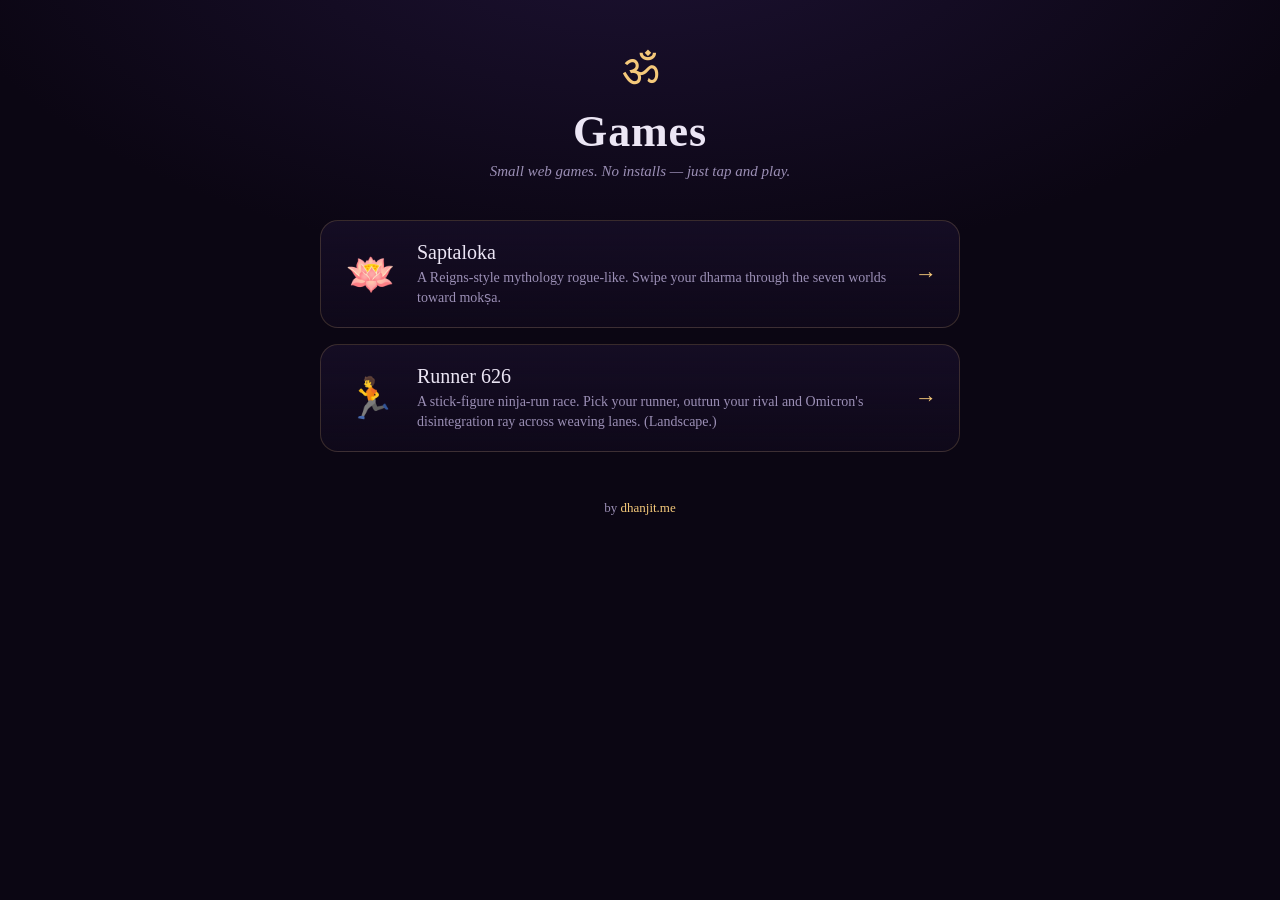
==== index.html @ 11d23f7d "Runner 626: ninja run, character roster with stats, and 1v1 - Ninja/Naruto run: figures lean hard fo" ====
<!doctype html>
<html lang="en">
<head>
  <meta charset="utf-8" />
  <meta name="viewport" content="width=device-width, initial-scale=1, viewport-fit=cover" />
  <meta name="theme-color" content="#0b0613" />
  <title>dhanjit.me — games</title>
  <link rel="icon" href="data:image/svg+xml,%3Csvg%20xmlns='http://www.w3.org/2000/svg'%20viewBox='0%200%2064%2064'%3E%3Crect%20width='64'%20height='64'%20rx='14'%20fill='%230b0613'/%3E%3Ctext%20x='32'%20y='46'%20font-size='38'%20text-anchor='middle'%20fill='%23f5c97a'%3E%E0%A4%85%3C/text%3E%3C/svg%3E" />
  <style>
    :root {
      --bg: #0b0613;
      --bg-2: #150d24;
      --ink: #ece6f5;
      --muted: #9b8fb5;
      --gold: #f5c97a;
      --line: rgba(245, 201, 122, 0.18);
    }
    * { box-sizing: border-box; }
    html, body { margin: 0; min-height: 100%; }
    body {
      background:
        radial-gradient(1200px 600px at 50% -10%, #1d1233 0%, transparent 60%),
        var(--bg);
      color: var(--ink);
      font-family: "Hoefler Text", Georgia, "Times New Roman", serif;
      -webkit-font-smoothing: antialiased;
      display: flex;
      flex-direction: column;
      align-items: center;
      padding: max(48px, env(safe-area-inset-top)) 20px 64px;
      min-height: 100vh;
    }
    header { text-align: center; margin-bottom: 40px; }
    .mark { font-size: 44px; color: var(--gold); line-height: 1; }
    h1 {
      font-size: clamp(28px, 7vw, 44px);
      margin: 14px 0 6px;
      letter-spacing: 0.02em;
    }
    .sub { color: var(--muted); font-size: 15px; font-style: italic; margin: 0; }
    .grid {
      width: 100%;
      max-width: 640px;
      display: grid;
      gap: 16px;
    }
    .game {
      display: flex;
      align-items: center;
      gap: 18px;
      padding: 20px 22px;
      border: 1px solid var(--line);
      border-radius: 18px;
      background: linear-gradient(180deg, var(--bg-2), rgba(21,13,36,0.4));
      color: inherit;
      text-decoration: none;
      transition: transform 0.18s ease, border-color 0.18s ease, box-shadow 0.18s ease;
    }
    .game:hover {
      transform: translateY(-3px);
      border-color: rgba(245, 201, 122, 0.5);
      box-shadow: 0 12px 30px rgba(0,0,0,0.45);
    }
    .game .art {
      font-size: 40px;
      width: 56px;
      text-align: center;
      flex: none;
    }
    .game .body { min-width: 0; }
    .game .name { font-size: 20px; margin: 0 0 4px; }
    .game .desc { color: var(--muted); font-size: 14px; margin: 0; line-height: 1.4; }
    .game .go { margin-left: auto; color: var(--gold); font-size: 22px; flex: none; }
    footer { color: var(--muted); font-size: 13px; margin-top: 48px; text-align: center; }
    footer a { color: var(--gold); text-decoration: none; }
  </style>
</head>
<body>
  <header>
    <div class="mark">ॐ</div>
    <h1>Games</h1>
    <p class="sub">Small web games. No installs — just tap and play.</p>
  </header>

  <main class="grid">
    <a class="game" href="./saptaloka/">
      <div class="art">🪷</div>
      <div class="body">
        <p class="name">Saptaloka</p>
        <p class="desc">A Reigns-style mythology rogue-like. Swipe your dharma through the seven worlds toward mokṣa.</p>
      </div>
      <div class="go" aria-hidden="true">→</div>
    </a>

    <a class="game" href="./runner/">
      <div class="art">🏃</div>
      <div class="body">
        <p class="name">Runner 626</p>
        <p class="desc">A stick-figure ninja-run race. Pick your runner, outrun your rival and Omicron's disintegration ray across weaving lanes. (Landscape.)</p>
      </div>
      <div class="go" aria-hidden="true">→</div>
    </a>
  </main>

  <footer>
    by <a href="https://dhanjit.me">dhanjit.me</a>
  </footer>
</body>
</html>
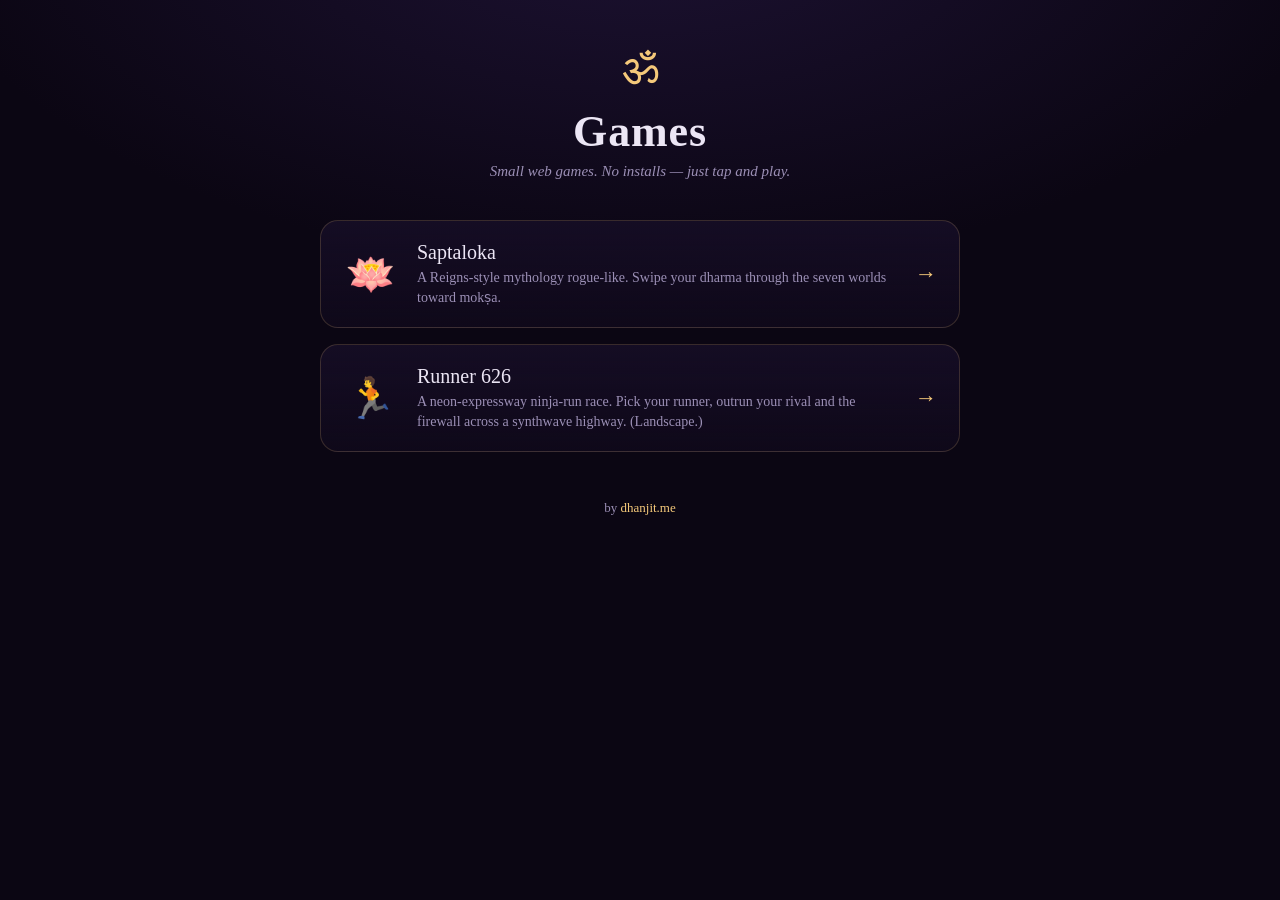
==== commit 4e985b20: "Runner 626: commit to a cyberpunk "Expressway 626" theme The boost (and other features) read as floa" ====
--- a/index.html
+++ b/index.html
@@ -96,7 +96,7 @@
       <div class="art">🏃</div>
       <div class="body">
         <p class="name">Runner 626</p>
-        <p class="desc">A stick-figure ninja-run race. Pick your runner, outrun your rival and Omicron's disintegration ray across weaving lanes. (Landscape.)</p>
+        <p class="desc">A neon-expressway ninja-run race. Pick your runner, outrun your rival and the firewall across a synthwave highway. (Landscape.)</p>
       </div>
       <div class="go" aria-hidden="true">→</div>
     </a>
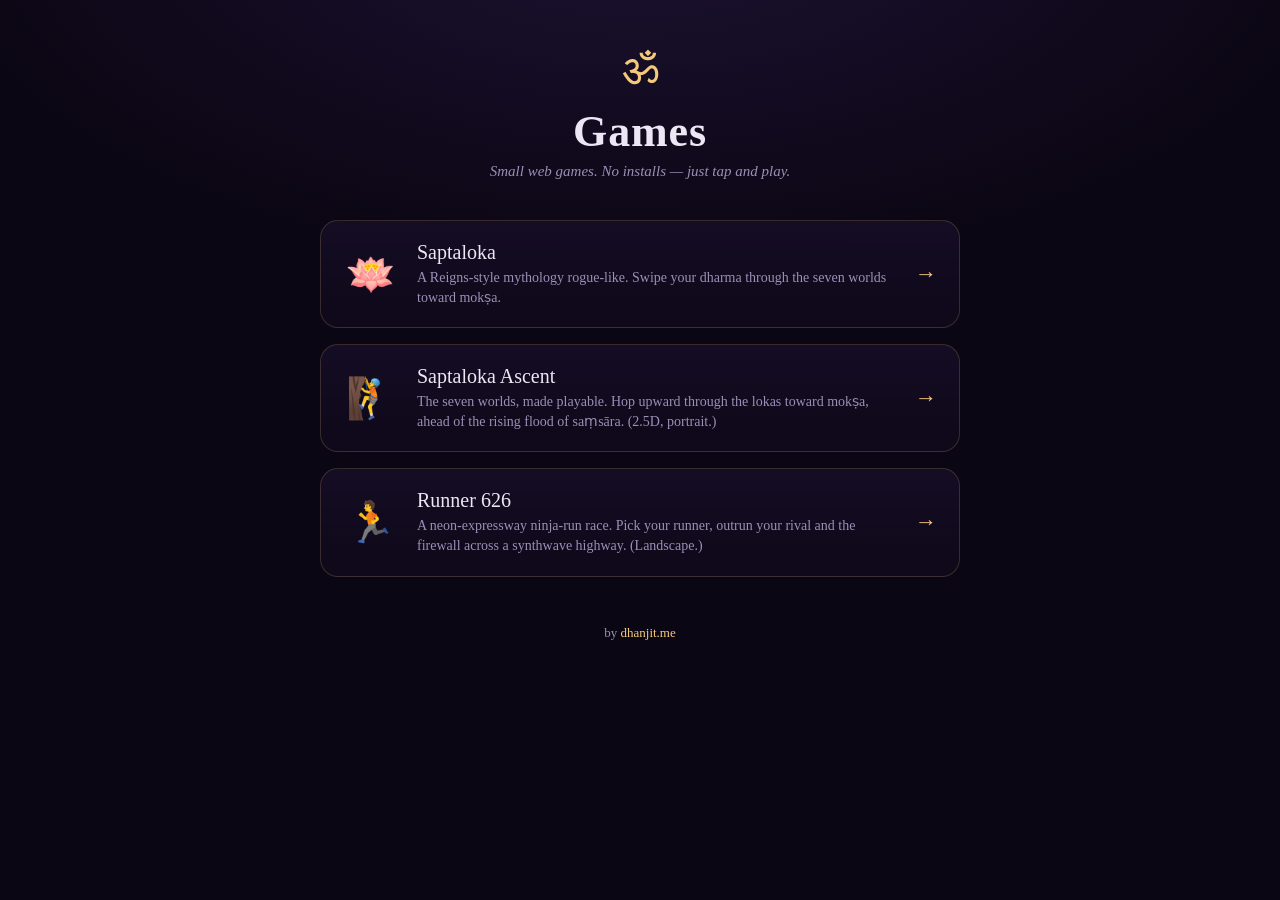
==== commit ce676563: "Add Saptaloka Ascent — a 2.5D vertical-climb game A new game in the catalogue: the Saptaloka univers" ====
--- a/index.html
+++ b/index.html
@@ -92,6 +92,15 @@
       <div class="go" aria-hidden="true">→</div>
     </a>
 
+    <a class="game" href="./saptaloka-ascent/">
+      <div class="art">🧗</div>
+      <div class="body">
+        <p class="name">Saptaloka Ascent</p>
+        <p class="desc">The seven worlds, made playable. Hop upward through the lokas toward mokṣa, ahead of the rising flood of saṃsāra. (2.5D, portrait.)</p>
+      </div>
+      <div class="go" aria-hidden="true">→</div>
+    </a>
+
     <a class="game" href="./runner/">
       <div class="art">🏃</div>
       <div class="body">
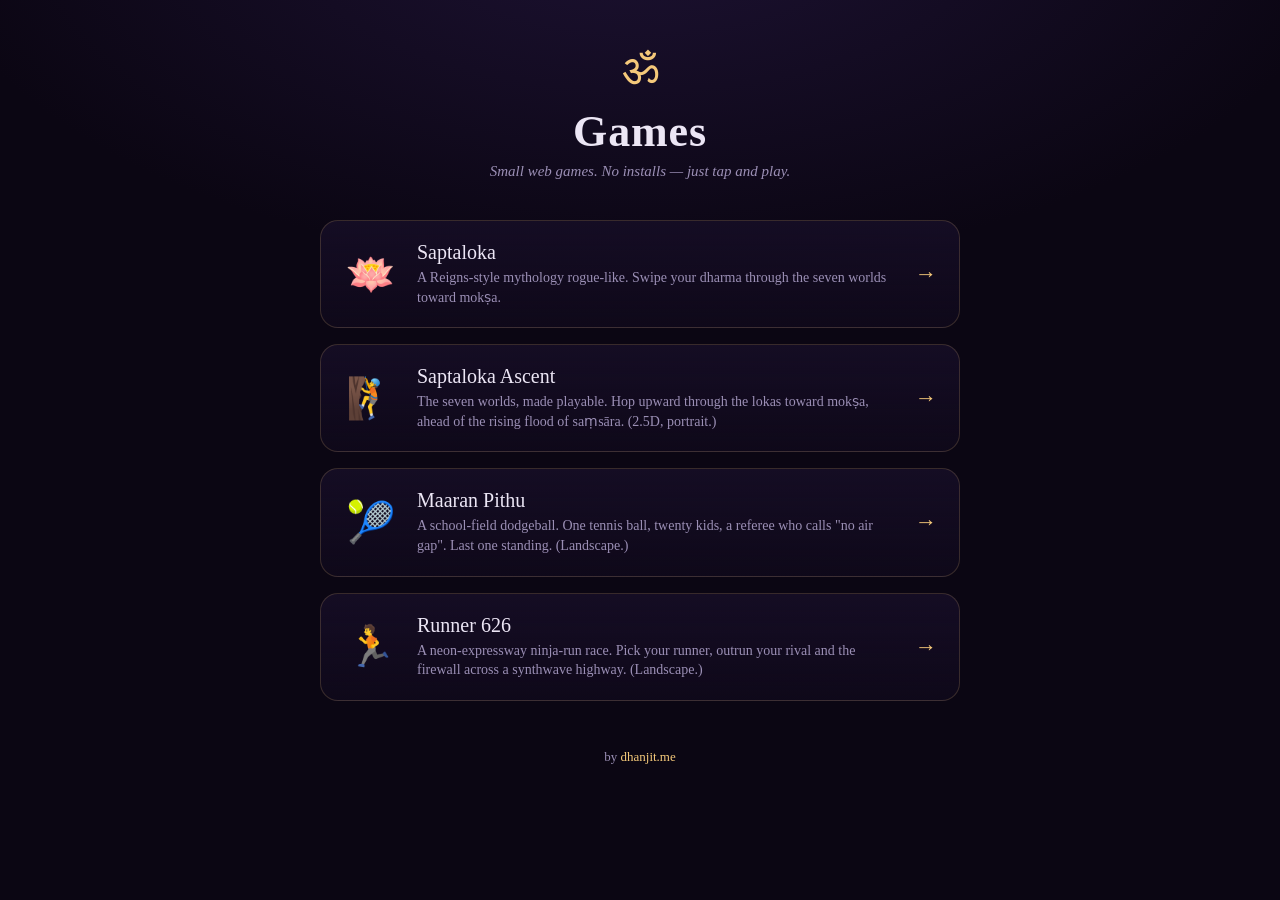
==== commit c88c425d: "feat(maaranpithu): M4 polish — sound, touch controls, PWA, hub card, notes (#44)" ====
--- a/index.html
+++ b/index.html
@@ -101,6 +101,15 @@
       <div class="go" aria-hidden="true">→</div>
     </a>
 
+    <a class="game" href="./maaranpithu/">
+      <div class="art">🎾</div>
+      <div class="body">
+        <p class="name">Maaran Pithu</p>
+        <p class="desc">A school-field dodgeball. One tennis ball, twenty kids, a referee who calls "no air gap". Last one standing. (Landscape.)</p>
+      </div>
+      <div class="go" aria-hidden="true">→</div>
+    </a>
+
     <a class="game" href="./runner/">
       <div class="art">🏃</div>
       <div class="body">
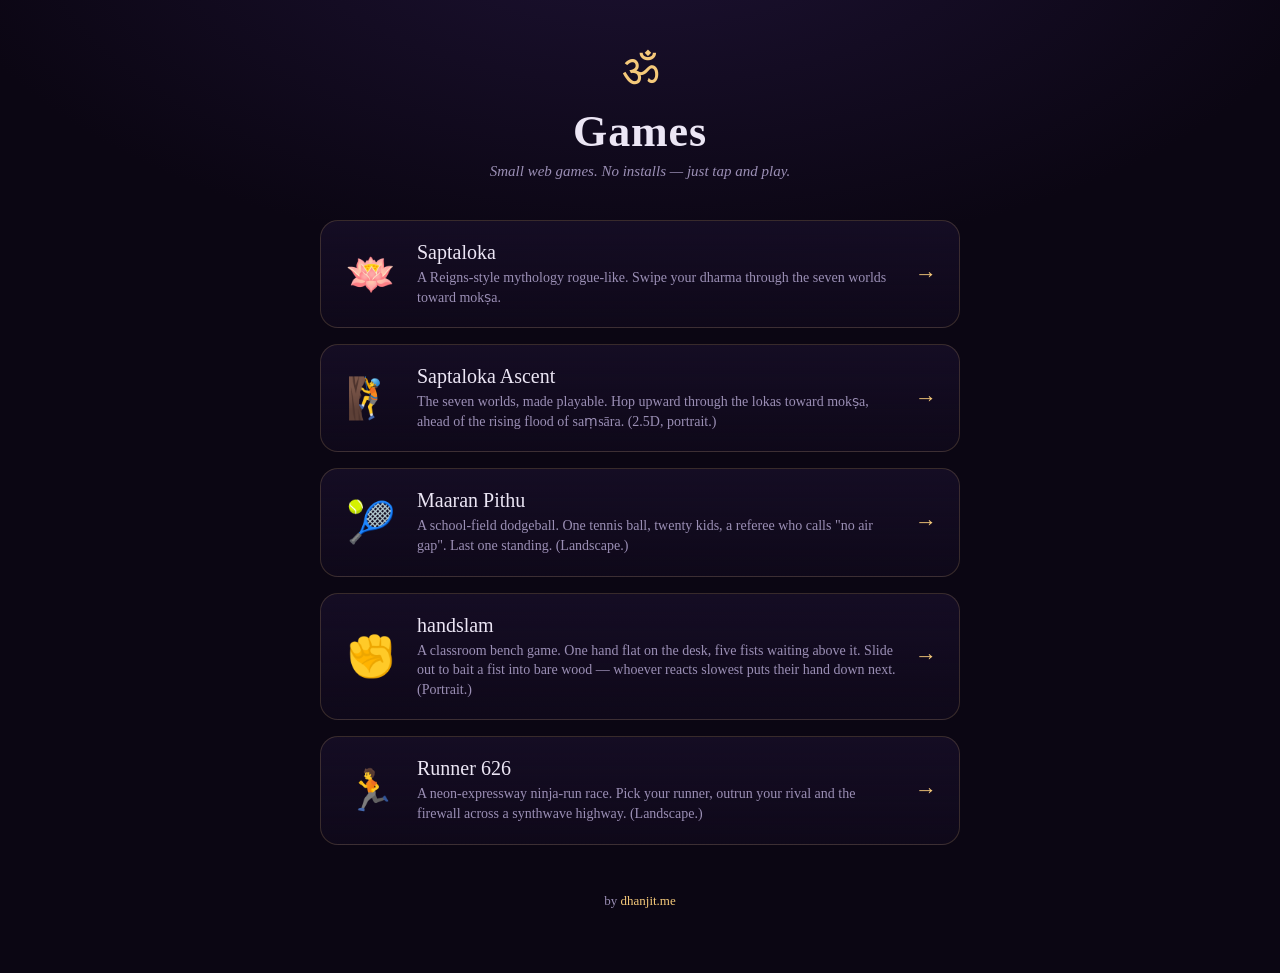
==== commit bf382199: "feat(hub): add the handslam card (#63) A game nobody can find from the landing page is not shipped (" ====
--- a/index.html
+++ b/index.html
@@ -110,6 +110,15 @@
       <div class="go" aria-hidden="true">→</div>
     </a>
 
+    <a class="game" href="./handslam/">
+      <div class="art">✊</div>
+      <div class="body">
+        <p class="name">handslam</p>
+        <p class="desc">A classroom bench game. One hand flat on the desk, five fists waiting above it. Slide out to bait a fist into bare wood — whoever reacts slowest puts their hand down next. (Portrait.)</p>
+      </div>
+      <div class="go" aria-hidden="true">→</div>
+    </a>
+
     <a class="game" href="./runner/">
       <div class="art">🏃</div>
       <div class="body">
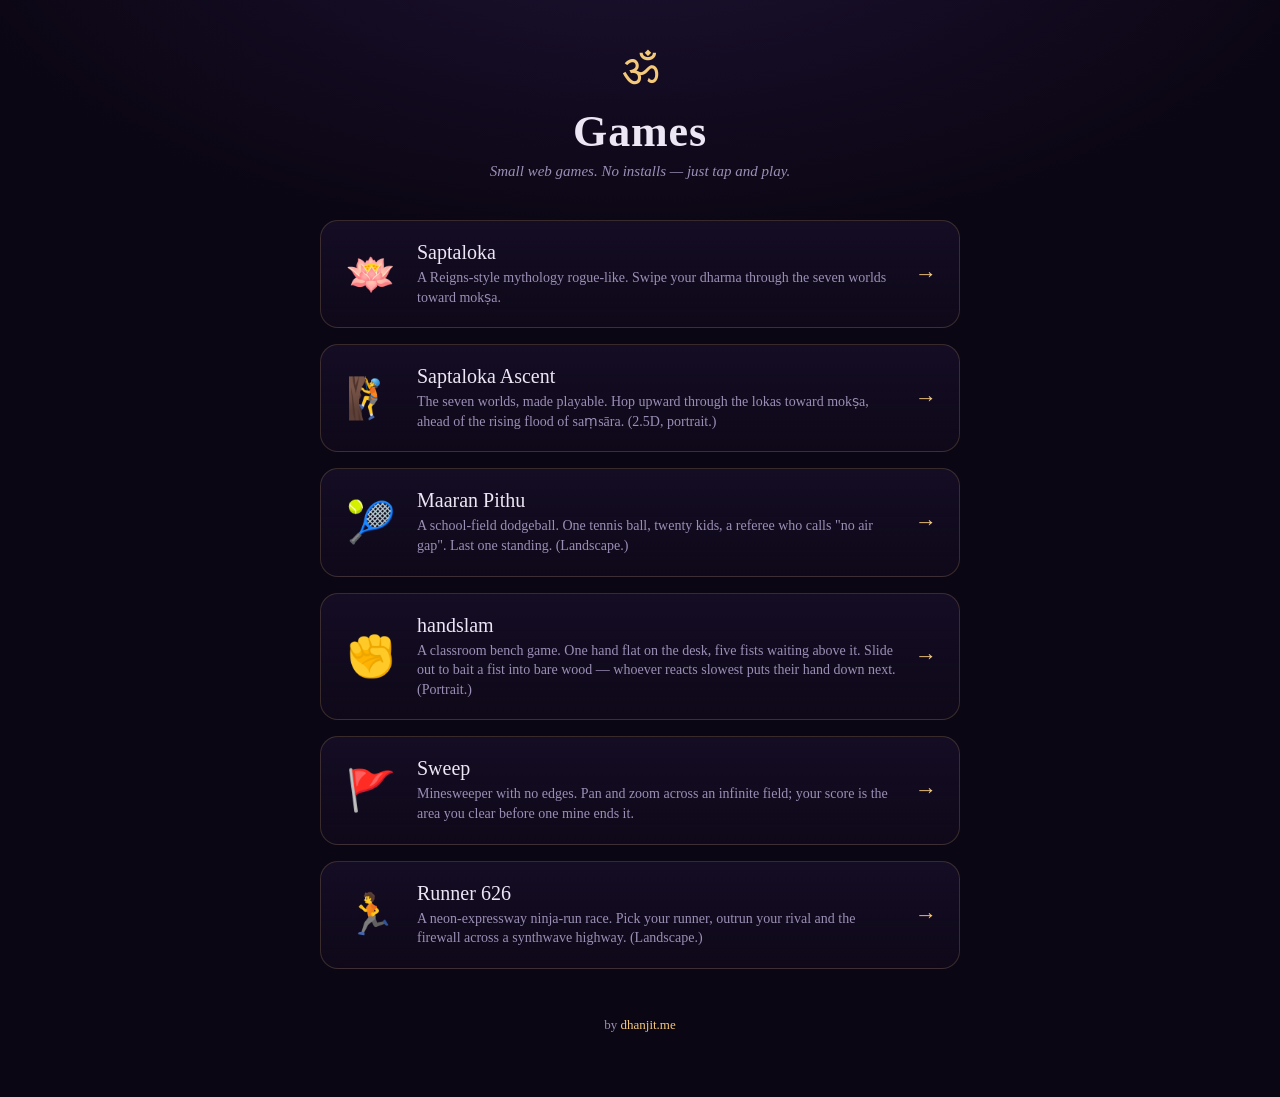
==== commit b6b821dc: "feat(minesweeper): Sweep — infinite minesweeper Classic minesweeper on a board with no edges. Mines " ====
--- a/index.html
+++ b/index.html
@@ -119,6 +119,15 @@
       <div class="go" aria-hidden="true">→</div>
     </a>
 
+    <a class="game" href="./minesweeper/">
+      <div class="art">🚩</div>
+      <div class="body">
+        <p class="name">Sweep</p>
+        <p class="desc">Minesweeper with no edges. Pan and zoom across an infinite field; your score is the area you clear before one mine ends it.</p>
+      </div>
+      <div class="go" aria-hidden="true">→</div>
+    </a>
+
     <a class="game" href="./runner/">
       <div class="art">🏃</div>
       <div class="body">
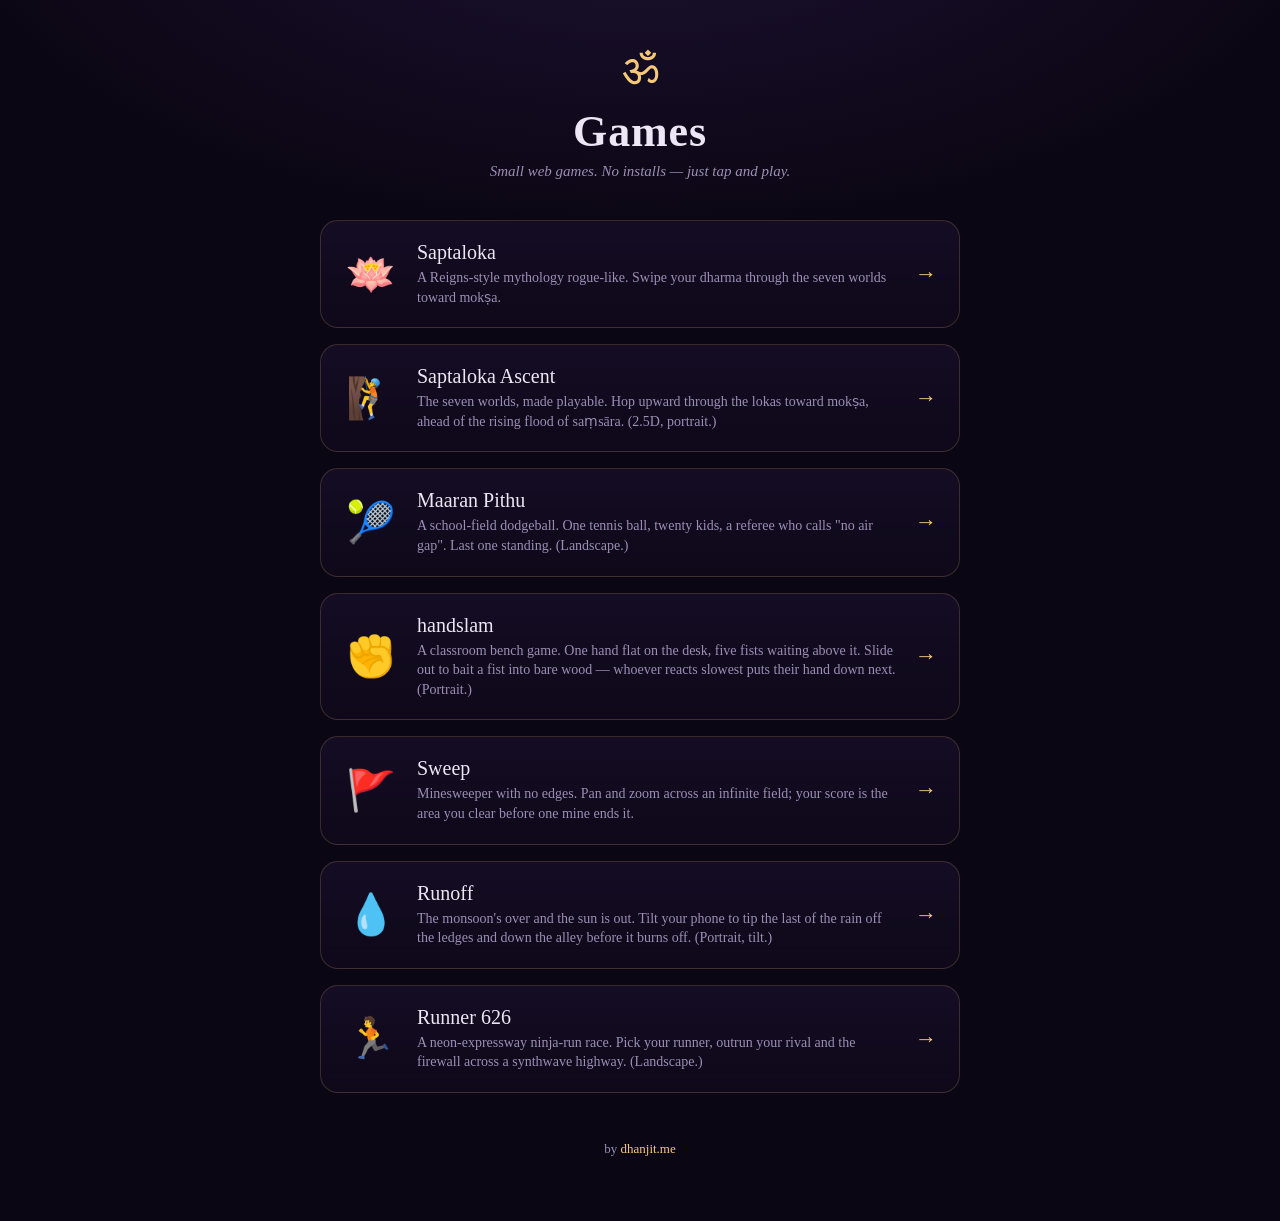
==== commit 3d6adb8e: "feat(runoff): tilt-gravity water descender, chase and scroll modes A new game: rainwater falls down " ====
--- a/index.html
+++ b/index.html
@@ -128,6 +128,15 @@
       <div class="go" aria-hidden="true">→</div>
     </a>
 
+    <a class="game" href="./runoff/">
+      <div class="art">💧</div>
+      <div class="body">
+        <p class="name">Runoff</p>
+        <p class="desc">The monsoon's over and the sun is out. Tilt your phone to tip the last of the rain off the ledges and down the alley before it burns off. (Portrait, tilt.)</p>
+      </div>
+      <div class="go" aria-hidden="true">→</div>
+    </a>
+
     <a class="game" href="./runner/">
       <div class="art">🏃</div>
       <div class="body">
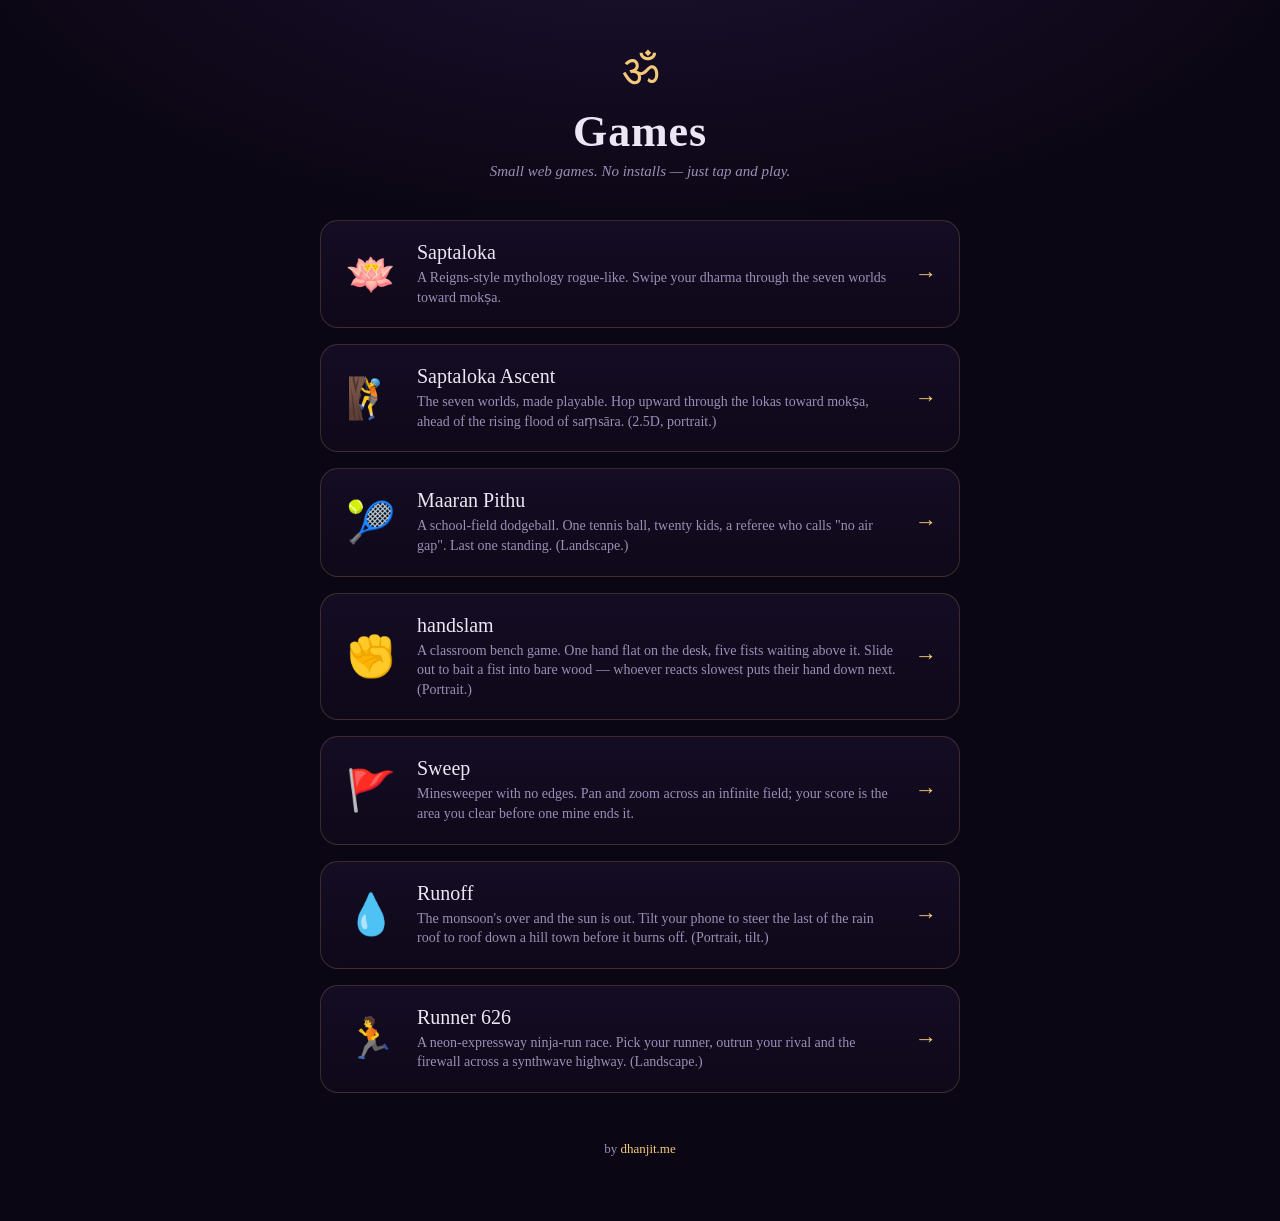
==== commit 328570a9: "feat(runoff): branching hill town — lean-to roofs, tanks, parapets, new art The alley becomes a hill" ====
--- a/index.html
+++ b/index.html
@@ -132,7 +132,7 @@
       <div class="art">💧</div>
       <div class="body">
         <p class="name">Runoff</p>
-        <p class="desc">The monsoon's over and the sun is out. Tilt your phone to tip the last of the rain off the ledges and down the alley before it burns off. (Portrait, tilt.)</p>
+        <p class="desc">The monsoon's over and the sun is out. Tilt your phone to steer the last of the rain roof to roof down a hill town before it burns off. (Portrait, tilt.)</p>
       </div>
       <div class="go" aria-hidden="true">→</div>
     </a>
